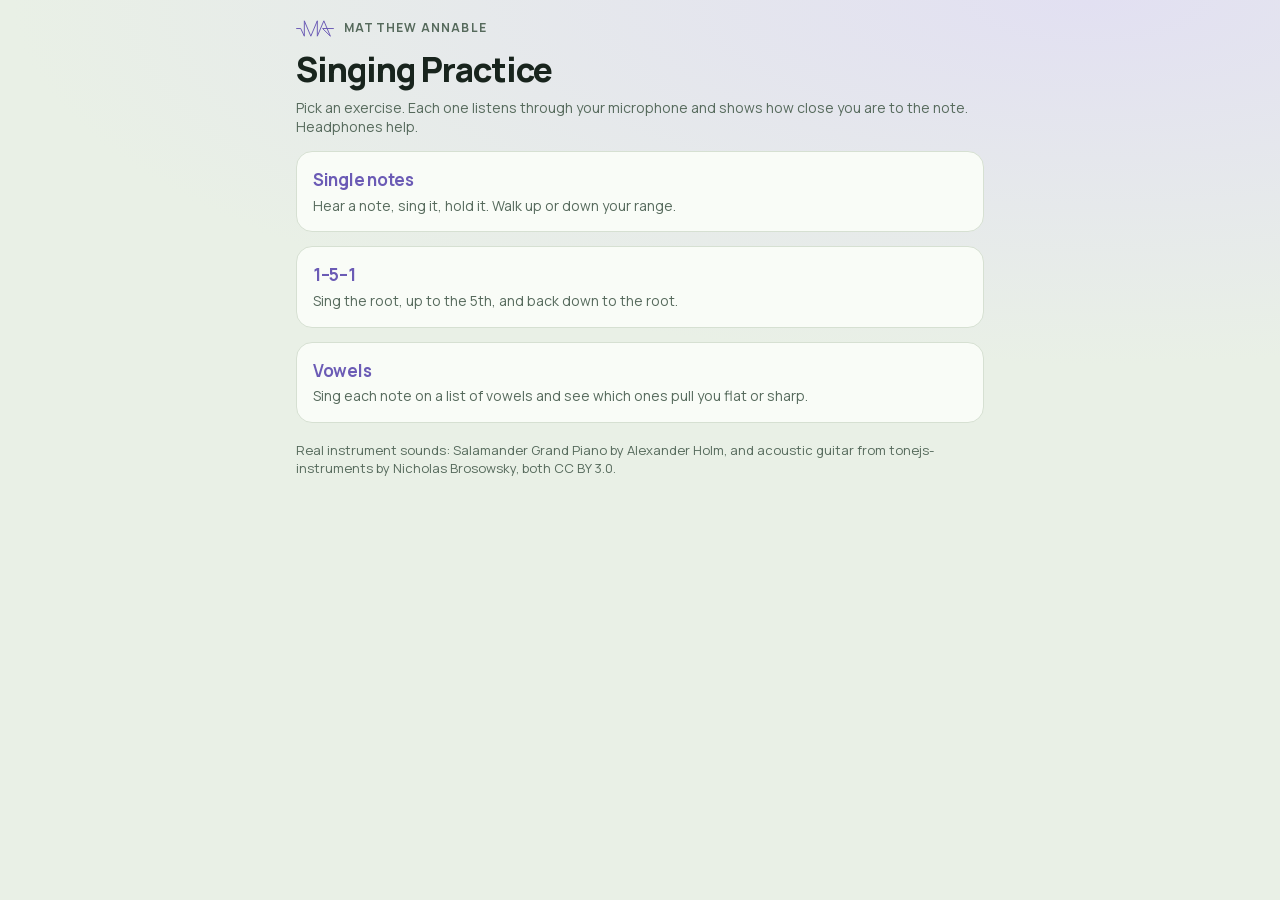
==== index.html @ d21eb543 "Restructure into a home page and a lab; add Harmony and Sing From a Chord with real piano and guitar" ====
<!doctype html>
<html lang="en" data-app="sing">
<head>
<meta charset="utf-8">
<meta name="viewport" content="width=device-width,initial-scale=1">
<title>Singing Practice</title>
<link rel="stylesheet" href="sing.css?v=2">
<meta name="theme-color" content="#141A17" media="(prefers-color-scheme: dark)">
<meta name="theme-color" content="#E9F0E6" media="(prefers-color-scheme: light)">
<link rel="stylesheet" href="evening.css">
<script src="sing-core.js?v=2"></script>
<style>
  .ex { display:block; text-decoration:none; color:var(--ink); }
  .ex h2 { font-size:17px; margin:0 0 4px; color:var(--accent); }
  .ex p { margin:0; color:var(--mute); font-size:14px; }
  .ex:hover h2 { text-decoration:underline; }
</style>
</head>
<body>
<main>
  <p class="ma-brand"><svg viewBox="-12 -12 779 339" aria-hidden="true"><polyline points="0,158 85,158 159,315 159,0 292,315 425,0 425,315 559,0 693,315 533,158 755,158" fill="none" stroke="currentColor" stroke-width="20" stroke-linecap="round" stroke-linejoin="round"/></svg>Matthew Annable</p>
  <h1>Singing Practice</h1>
  <p class="sub">Pick an exercise. Each one listens through your microphone and shows how close you are to the note. Headphones help.</p>
  <div id="list"></div>
  <p class="hint" id="labNote" hidden>Lab mode is on for this device, so the exercises show their extra settings. <a href="lab/">Lab home →</a></p>
  <p class="hint" style="margin-top:18px">Real instrument sounds: Salamander Grand Piano by Alexander Holm, and acoustic guitar from tonejs-instruments by Nicholas Brosowsky, both CC BY 3.0.</p>
</main>
<script>
document.getElementById('list').innerHTML = SC.EXERCISES.filter(e => e.students).map(e =>
  `<a class="card ex" href="${e.href}"><h2>${SC.esc(e.name)}</h2><p>${SC.esc(e.blurb)}</p></a>`).join('');
document.getElementById('labNote').hidden = !SC.lab;
</script>
</body>
</html>
---- sing.css ----
/* Shared styles for the exercises built on sing-core.js. Copied from notes.html; evening.css loads after and sets the colours. */
  :root {
    --bg:#faf7f2; --ink:#1d1b19; --mute:#7a746b; --card:#fff; --line:#e4ddd0; --accent:#8a4b1f; --chip:#f1ebe1;
    --good:#0ca30c; --warn:#d99a00; --bad:#d03b3b; --flat:#2a78d6; --sharp:#d03b3b; --band:#f0efec; --grid:#ece6dc;
  }
  @media (prefers-color-scheme: dark) {
    :root {
      --bg:#181614; --ink:#f0ebe3; --mute:#9c958a; --card:#23201d; --line:#3a352f; --accent:#e0a064; --chip:#2e2a26;
      --good:#0ca30c; --warn:#fab219; --bad:#e0605a; --flat:#3987e5; --sharp:#e0605a; --band:#383835; --grid:#33302b;
    }
  }
  * { box-sizing:border-box; }
  body { margin:0; background:var(--bg); color:var(--ink); font:16px/1.4 -apple-system,BlinkMacSystemFont,"Segoe UI",sans-serif; }
  main { max-width:720px; margin:0 auto; padding:20px 16px 40px; }
  h1 { font-size:20px; margin:0 0 4px; }
  h2 { font-size:15px; margin:0 0 10px; }
  .sub { color:var(--mute); font-size:14px; margin:0 0 14px; }
  .card { background:var(--card); border:1px solid var(--line); border-radius:14px; padding:16px; margin-bottom:14px; }
  .tabs { display:flex; gap:6px; margin-bottom:14px; }
  .tabs button { border-radius:999px; }
  .tabs button.on { background:var(--ink); color:var(--bg); border-color:var(--ink); }
  button, .btn { font:inherit; font-size:15px; padding:9px 14px; border-radius:10px; border:1px solid var(--line); background:var(--chip); color:var(--ink); cursor:pointer; }
  button:disabled { opacity:.45; cursor:default; }
  button.primary { background:var(--accent); border-color:var(--accent); color:#fff; font-weight:600; }
  button.big { font-size:17px; padding:12px 20px; }
  kbd { font:12px ui-monospace,Menlo,monospace; opacity:.7; margin-left:4px; }
  .row { display:flex; flex-wrap:wrap; gap:10px 16px; align-items:center; margin-bottom:12px; }
  label { font-size:14px; color:var(--mute); display:flex; align-items:center; gap:6px; }
  select { font:inherit; font-size:15px; padding:6px 8px; border-radius:8px; border:1px solid var(--line); background:var(--card); color:var(--ink); }
  input[type=range] { width:120px; }
  input[type=date] { font:inherit; font-size:15px; padding:5px 8px; border-radius:8px; border:1px solid var(--line); background:var(--card); color:var(--ink); }
  .hint { color:var(--mute); font-size:13px; margin:0 0 12px; }
  .msg { color:var(--mute); font-size:13px; margin:8px 0 0; min-height:1em; }

  /* live view */
  .progress { font-size:13px; color:var(--mute); margin-bottom:6px; min-height:1em; }
  .strip { display:flex; flex-wrap:wrap; gap:4px; margin-bottom:10px; }
  .strip span { font-size:12px; padding:2px 6px; border-radius:6px; background:var(--chip); color:var(--mute); border:1px solid transparent; }
  .strip span.cur { border-color:var(--accent); color:var(--ink); font-weight:600; }
  .strip span.g { box-shadow:inset 0 -3px 0 var(--good); color:var(--ink); }
  .strip span.w { box-shadow:inset 0 -3px 0 var(--warn); color:var(--ink); }
  .strip span.b { box-shadow:inset 0 -3px 0 var(--bad); color:var(--ink); }
  .notes { display:grid; grid-template-columns:1fr 1fr; gap:12px; text-align:center; margin-bottom:10px; }
  .lbl { font-size:12px; text-transform:uppercase; letter-spacing:.06em; color:var(--mute); }
  .target, .heard { font-size:52px; font-weight:700; line-height:1.1; font-variant-numeric:tabular-nums; }
  .heard { color:var(--mute); }
  .heard.g { color:var(--good); } .heard.w { color:var(--warn); } .heard.b { color:var(--bad); }
  .cents { font-size:15px; color:var(--mute); min-height:1.3em; font-variant-numeric:tabular-nums; }
  .playing { font-size:13px; color:var(--accent); min-height:1.2em; }

  .meter { position:relative; height:34px; border-radius:8px; background:var(--band); overflow:hidden; margin:6px 0 4px; }
  .meter .z { position:absolute; top:0; bottom:0; }
  .meter .tick { position:absolute; top:0; bottom:0; width:1px; background:var(--line); }
  .meter .mid { position:absolute; top:0; bottom:0; left:50%; width:2px; margin-left:-1px; background:var(--ink); opacity:.5; }
  #needle { position:absolute; top:3px; bottom:3px; width:6px; margin-left:-3px; border-radius:3px; background:var(--ink); left:50%; opacity:0; transition:opacity .2s; }
  .meterlbl { display:flex; justify-content:space-between; font-size:13px; color:var(--mute); margin-bottom:10px; }
  #verdict { font-weight:600; color:var(--ink); }
  canvas { width:100%; height:200px; display:block; border-radius:8px; background:var(--card); }
  .notestat { font-size:14px; margin:8px 0 0; min-height:1.3em; font-variant-numeric:tabular-nums; }
  .controls { display:flex; flex-wrap:wrap; gap:8px; margin-top:12px; }
  .controls .primary { flex:1 1 180px; }
  .level { height:4px; background:var(--chip); border-radius:2px; overflow:hidden; margin-top:12px; }
  #level { height:100%; width:0; background:var(--accent); }

  /* summary + history */
  .tiles { display:grid; grid-template-columns:repeat(auto-fit,minmax(130px,1fr)); gap:10px; margin-bottom:14px; }
  .tile { background:var(--chip); border-radius:10px; padding:10px 12px; }
  .tile b { display:block; font-size:26px; font-variant-numeric:tabular-nums; }
  .tile span { font-size:12px; color:var(--mute); }
  ul.ins { margin:0 0 6px; padding-left:18px; }
  ul.ins li { margin:0 0 6px; }
  svg text { fill:var(--mute); font-size:11px; font-family:-apple-system,BlinkMacSystemFont,"Segoe UI",sans-serif; }
  svg { display:block; width:100%; height:auto; }
  .legend { display:flex; gap:14px; font-size:12px; color:var(--mute); margin-top:6px; }
  .legend i { display:inline-block; width:10px; height:10px; border-radius:2px; margin-right:4px; vertical-align:-1px; }
  table { width:100%; border-collapse:collapse; font-size:14px; font-variant-numeric:tabular-nums; }
  th, td { text-align:left; padding:6px 4px; border-bottom:1px solid var(--line); }
  th { font-size:12px; color:var(--mute); font-weight:500; }
  td.x { text-align:right; }
  td.x button { padding:2px 8px; font-size:13px; }
  .tip { position:fixed; pointer-events:none; background:var(--ink); color:var(--bg); font-size:12px; padding:6px 8px; border-radius:6px; max-width:240px; z-index:10; }
  table.sl { font-size:12.5px; }
  table.sl td { white-space:nowrap; }
  table.sl td.x button { padding:2px 6px; }
  table.sl th, table.sl td { padding-left:3px; padding-right:3px; }
  table.sl th, table.sl td { padding-left:4px; padding-right:4px; }
  .empty { color:var(--mute); font-size:14px; }

/* ---- added for the shared exercises (sing-core.js) ---- */
.notes.three { grid-template-columns:1fr 1fr 1fr; }
.notes.three .target, .notes.three .heard { font-size:40px; }
.ask { font-size:14px; color:var(--ink); min-height:1.3em; font-weight:600; }
.reftxt { font-size:13px; color:var(--mute); min-height:1.2em; }
.target.ref { color:var(--mute); }
.topline { display:flex; justify-content:space-between; align-items:baseline; gap:10px; margin-bottom:6px; font-size:14px; }
.topline a { text-decoration:none; }
.labpill { font-size:11px; letter-spacing:.06em; text-transform:uppercase; padding:2px 8px; border-radius:999px; border:1px solid var(--accent); color:var(--accent); margin-left:8px; vertical-align:3px; }
.checks { display:flex; flex-wrap:wrap; gap:6px 14px; }
.checks label { color:var(--ink); }
.loading { color:var(--mute); font-size:13px; }
@media (max-width:480px) { .notes.three .target, .notes.three .heard { font-size:30px; } }
[hidden] { display:none !important; }
---- evening.css ----
/* Matthew Annable — the "Evening" look for the student practice apps.
 *
 * The same look as the student portal (Lesson Booking System/static/css/
 * portal.css): the brand green and amber on a dark forest ground with a touch
 * of lilac, blue and clay, Manrope for everything, no serif. Dark by default;
 * a matching day theme takes over when the device is set to light. Each app links its own copy of
 * this file as evening.css AFTER its own <style>, so this file wins.
 *
 * THIS IS THE MASTER. Edit it here, then copy it over evening.css in each app
 * folder under Student Apps/ (see README.md beside this file).
 *
 * Every app looks like part of one family but has its own pair of colours,
 * chosen by <html data-app="…">:
 *   --accent  selected tabs and pills, sliders, highlights
 *   --action  the main button
 *   --glow    the soft light in the top corner of the page
 */

@font-face {
  font-family: 'Manrope'; font-style: normal; font-weight: 200 800; font-display: swap;
  src: url("fonts/manrope-latin.woff2") format('woff2');
  unicode-range: U+0000-00FF, U+0131, U+0152-0153, U+02BB-02BC, U+02C6, U+02DA, U+02DC, U+0304, U+0308, U+0329, U+2000-206F, U+20AC, U+2122, U+2191, U+2193, U+2212, U+2215, U+FEFF, U+FFFD;
}
@font-face {
  font-family: 'Manrope'; font-style: normal; font-weight: 200 800; font-display: swap;
  src: url("fonts/manrope-latin-ext.woff2") format('woff2');
  unicode-range: U+0100-02BA, U+02BD-02C5, U+02C7-02CC, U+02CE-02D7, U+02DD-02FF, U+0304, U+0308, U+0329, U+1D00-1DBF, U+1E00-1E9F, U+1EF2-1EFF, U+2020, U+20A0-20AB, U+20AD-20C0, U+2113, U+2C60-2C7F, U+A720-A7FF;
}

:root {
  color-scheme: dark;

  /* The five brand colours, lifted for a dark ground. --on-… is the text
     colour that sits on each one when it is used as a fill. */
  --moss: #9CCB96;  --on-moss: #141A17;  --glow-moss: #24332A;
  --amber: #F7B955; --on-amber: #141A17; --glow-amber: #332E22;
  --lilac: #C2B0F0; --on-lilac: #141A17; --glow-lilac: #2D2A3B;
  --sky: #8FBCE6;   --on-sky: #141A17;   --glow-sky: #22303B;
  --clay: #EC9C86;  --on-clay: #141A17;  --glow-clay: #3A2824;

  /* the names the apps already use */
  --bg: #141A17;
  --card: #1D2521;
  --chip: #26332C;
  --ink: #EEF0E8;
  --mute: #A2ADA3;
  --line: #3A4A40;
  --line-soft: #2B3630;

  --good: #9CCB96; --goodbg: #22302A; --ok: #9CCB96;
  --warn: #F7B955;
  --bad: #F0A29A;  --badbg: #3A2422;
  --flat: #86B4F0; --sharp: #F0A29A;   /* singing: which way the note leans */
  --band: #26332C; --grid: #2B3630;
  --s1: #86B4F0; --s2: #F7B955; --s3: #C2B0F0;

  /* fretboards */
  --board: #222C27; --wire: #3A4A40; --string: #8C978E;
  --pale: #22303B; --paleline: #5F86A8; --accpale: #332E22; --win: rgba(143,188,230,.12);
}

/* Day: the same look with the lights on. A pale sage ground, and the five
   colours deepened so they hold up on a bright screen. Follows the device. */
@media (prefers-color-scheme: light) {
  :root {
    color-scheme: light;

    --moss: #3F7A4A;  --on-moss: #FFFFFF;  --glow-moss: #D9EAD5;
    --amber: #F2A93B; --on-amber: #18241D; --glow-amber: #F3EAD2;
    --lilac: #6B5BB5; --on-lilac: #FFFFFF; --glow-lilac: #E2E0F2;
    --sky: #2F6FA8;   --on-sky: #FFFFFF;   --glow-sky: #D9E7F1;
    --clay: #B8503F;  --on-clay: #FFFFFF;  --glow-clay: #F1DFD9;

    --bg: #E9F0E6;
    --card: #F9FCF7;
    --chip: #DDE7D9;
    --ink: #18241D;
    --mute: #566A5C;
    --line: #C9D6C5;
    --line-soft: #D6E0D2;

    --good: #3F7A4A; --goodbg: #D9EAD5; --ok: #3F7A4A;
    --warn: #C98A1B;
    --bad: #B8503F;  --badbg: #F4DFDA;
    --flat: #2F6FA8; --sharp: #B8503F;
    --band: #DDE7D9; --grid: #D3DECF;
    --s1: #2F6FA8; --s2: #C98A1B; --s3: #6B5BB5;

    --board: #DCE5D6; --wire: #B9C7B4; --string: #7C8B80;
    --pale: #D9E7F1; --paleline: #7FA6C8; --accpale: #F3EAD2; --win: rgba(47,111,168,.10);
  }
}

/* One pairing per app: --accent for selected tabs, pills and sliders,
   --action for the main button, --glow for the light in the corner.
   Ideas for future apps are in README.md beside the master copy. */
html              { --accent: var(--moss);  --on-accent: var(--on-moss);  --action: var(--amber); --on-action: var(--on-amber); --glow: var(--glow-moss); }
html[data-app="ear"]   { --accent: var(--moss);  --on-accent: var(--on-moss);  --action: var(--amber); --on-action: var(--on-amber); --glow: var(--glow-moss); }
html[data-app="notes"] { --accent: var(--amber); --on-accent: var(--on-amber); --action: var(--moss);  --on-action: var(--on-moss);  --glow: var(--glow-amber); }
html[data-app="sing"]  { --accent: var(--lilac); --on-accent: var(--on-lilac); --action: var(--amber); --on-action: var(--on-amber); --glow: var(--glow-lilac); }
html[data-app="metro"] { --accent: var(--clay);  --on-accent: var(--on-clay);  --action: var(--moss);  --on-action: var(--on-moss);  --glow: var(--glow-clay); }
html[data-app="neck"]  { --accent: var(--sky);   --on-accent: var(--on-sky);   --action: var(--amber); --on-action: var(--on-amber); --glow: var(--glow-sky);
  --dot: var(--sky); --dotink: var(--on-sky); --acc: var(--amber); }

html { background: var(--bg); }
body {
  background: radial-gradient(120% 520px at 85% 0%, var(--glow) 0%, var(--bg) 70%) no-repeat, var(--bg);
  color: var(--ink);
  font-family: Manrope, system-ui, -apple-system, "Segoe UI", Helvetica, Arial, sans-serif;
  -webkit-font-smoothing: antialiased;
}
h1 { font-weight: 800; font-size: clamp(26px, 6.5vw, 34px); line-height: 1.08; letter-spacing: -0.03em; margin-bottom: 10px; }
h2 { letter-spacing: -0.015em; }
a { color: var(--accent); }
:focus-visible { outline: 2px solid var(--amber); outline-offset: 3px; }

/* The name and zigzag above each app's title, as on the portal. */
.ma-brand {
  display: flex; align-items: center; gap: 10px; margin: 0 0 14px;
  font-size: 12px; font-weight: 700; letter-spacing: 0.1em; text-transform: uppercase;
  color: var(--mute);
}
.ma-brand svg { width: 38px; height: 17px; flex: none; color: var(--accent); }

.card { border-radius: 16px; border-color: var(--line-soft); }
input[type=range] { accent-color: var(--accent); }
input[type=checkbox], input[type=radio] { accent-color: var(--accent); }
select, input[type=text], input[type=number] { background: var(--card); color: var(--ink); border-color: var(--line); }

/* Selected tabs and pills take the app's accent. */
.pill, .tabs button { border-radius: 999px; }
.pill.on, .tabs button.on, .ghost.on, #modes .chip.on {
  background: var(--accent); color: var(--on-accent); border-color: var(--accent);
}
/* The main button takes the app's action colour. */
.big, button.primary {
  background: var(--action); border-color: var(--action); color: var(--on-action);
  border-radius: 999px; font-weight: 700;
}
.ghost { border-radius: 999px; }

/* Ear Trainer */
.ans .pick, .box td span.root { color: var(--on-accent); }
.fb .dot text { fill: var(--on-accent); }
.fb .root text { fill: var(--bg); }
.fb .g-both text, .fb .g-major text, .fb .g-minor text, .fb .g-none text { fill: #fff; }
html[data-app="neck"] .fb .dot.root text { fill: var(--bg); }
html[data-app="neck"] .fb .dot.faded text { fill: var(--ink); }

/* Note Reading: plain buttons are filled, so the dark text goes on all of
   them, and only the Start buttons take the action colour. */
html[data-app="notes"] button { color: var(--on-accent); border-radius: 999px; }
html[data-app="notes"] button.alt, html[data-app="notes"] .tabs button { color: var(--ink); }
html[data-app="notes"] .tabs button.on { color: var(--on-accent); }
html[data-app="notes"] #pStart, html[data-app="notes"] #tStart, html[data-app="notes"] #lStart { background: var(--action); color: var(--on-action); }
html[data-app="notes"] .big { background: none; border-radius: 0; color: inherit; }

/* Fading Metronome */
.tempo .bpm { min-width: 0; white-space: nowrap; }
.beats { grid-template-columns: repeat(4, minmax(0, 1fr)); }
.beat { min-width: 0; aspect-ratio: auto; height: 30px; }
.beat.now.audible { color: var(--on-accent); }
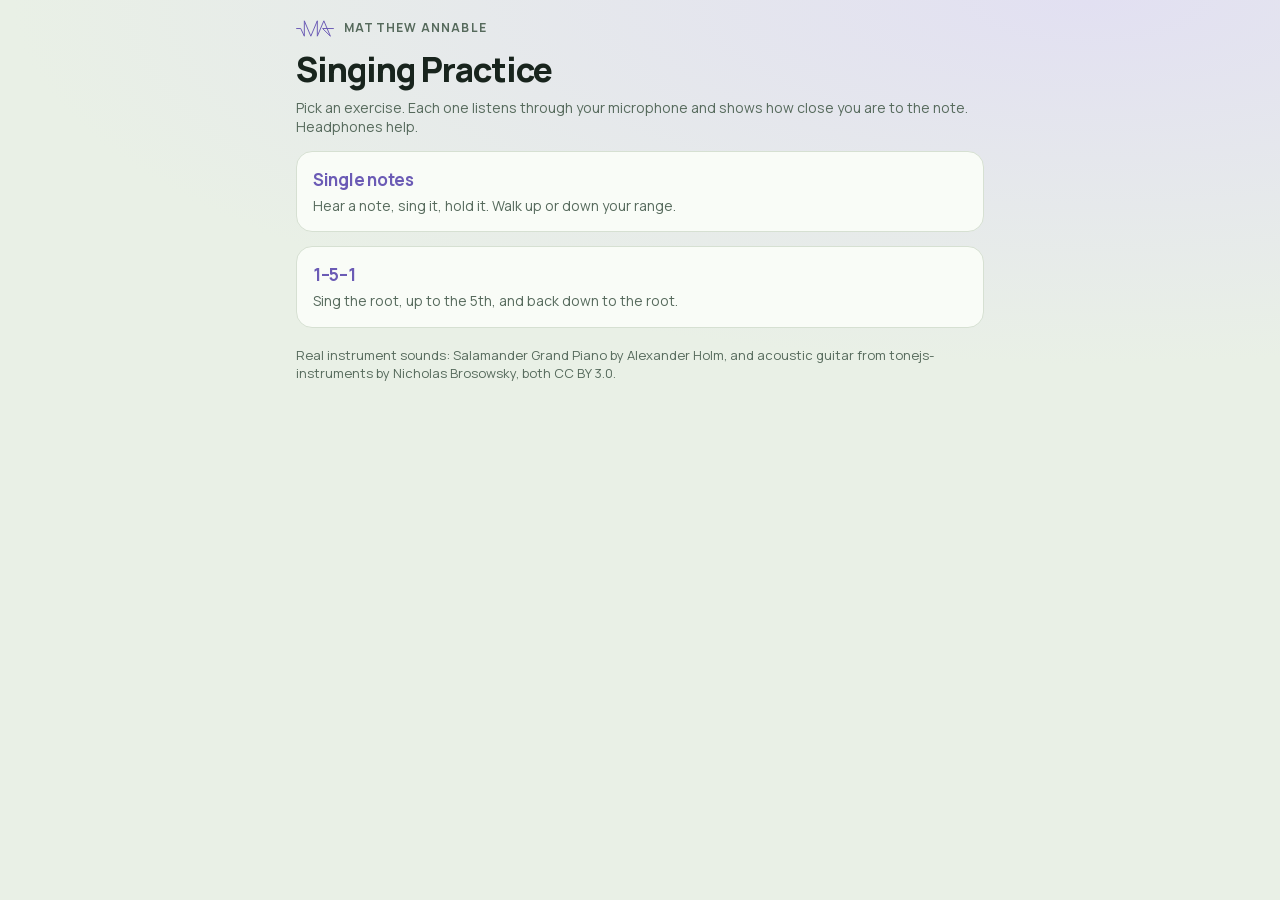
==== commit d6951108: "Take Vowels off the student home; it stays in the lab Co-Authored-By: Claude Opus 5.5 <noreply@anthr" ====
--- a/index.html
+++ b/index.html
@@ -8,7 +8,7 @@
 <meta name="theme-color" content="#141A17" media="(prefers-color-scheme: dark)">
 <meta name="theme-color" content="#E9F0E6" media="(prefers-color-scheme: light)">
 <link rel="stylesheet" href="evening.css">
-<script src="sing-core.js?v=2"></script>
+<script src="sing-core.js?v=3"></script>
 <style>
   .ex { display:block; text-decoration:none; color:var(--ink); }
   .ex h2 { font-size:17px; margin:0 0 4px; color:var(--accent); }
